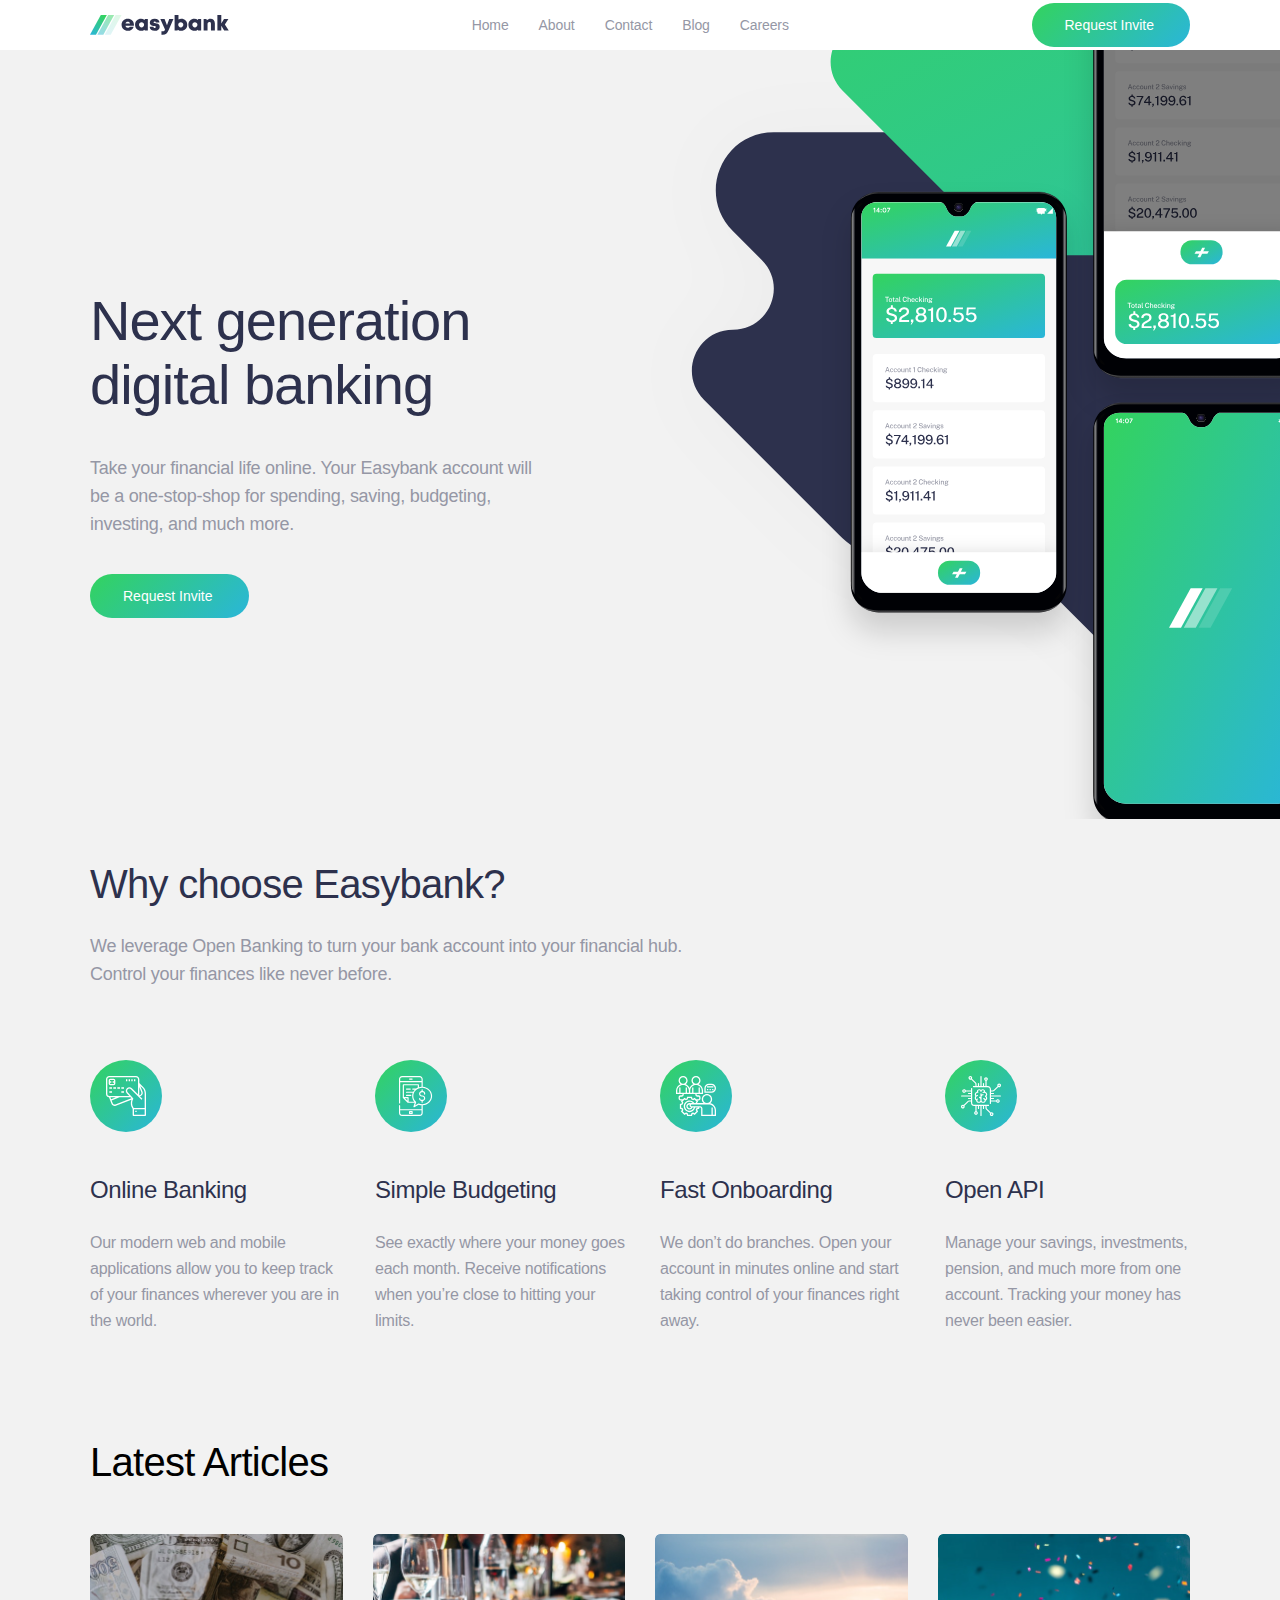
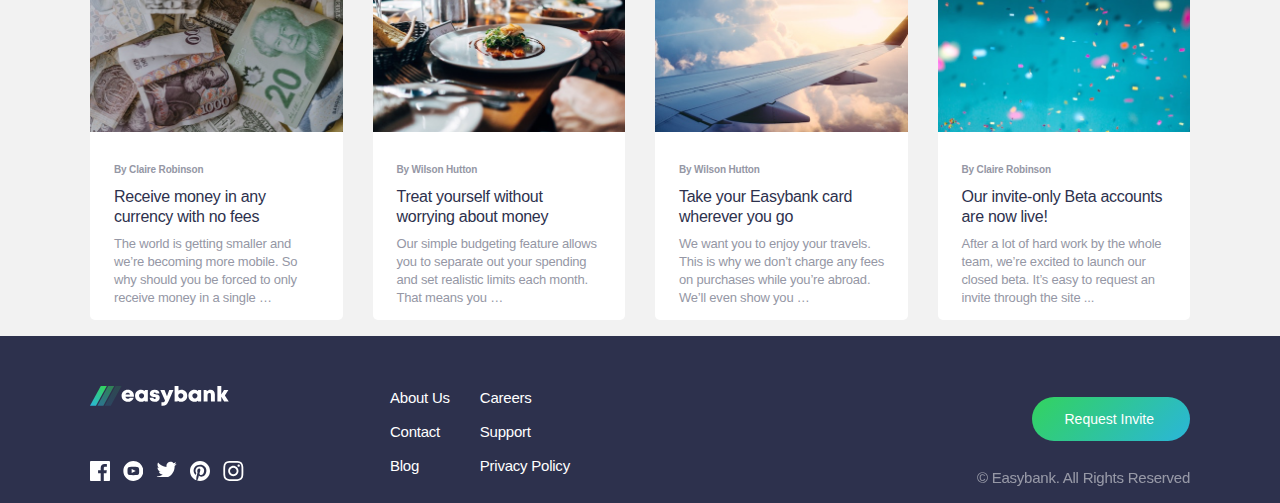
==== index.html @ fb997fda "test" ====
<!DOCTYPE html>
<html lang="en">
<head>
    <meta charset="UTF-8">
    <meta http-equiv="X-UA-Compatible" content="IE=edge">
    <meta name="viewport" content="width=device-width, initial-scale=1.0">
    <title>21-vazifa</title>
    <link rel="stylesheet" href="css/style.css">
</head>
<body>
    <header class="site-header">
        <div class="site-header-wrraper container">
            <a class="site-header-wrraper__logo-link" href="#">
            <img class="site-header-wrraper__logo-link-img" src="img/logo-header.svg" alt="logo" width="139" height="20">

            </a>
            <ul class="site-wrraper-list">
                <li class="site-wrraper-list__item">
                    <a class="site-wrraper-list__item-link" href="#">
                        Home
                    </a>
                </li>
                <li class="site-wrraper-list__item">
                    <a class="site-wrraper-list__item-link" href="#">
                        About
                    </a>
                </li>
                <li class="site-wrraper-list__item">
                    <a class="site-wrraper-list__item-link" href="#">
                        Contact
                    </a>
                </li>
                <li class="site-wrraper-list__item">
                    <a class="site-wrraper-list__item-link" href="#">
                        Blog
                    </a>
                </li>
                <li class="site-wrraper-list__item">
                    <a class="site-wrraper-list__item-link" href="#">
                        Careers
                    </a>
                </li>
            </ul>

            <a class="site-wrraper-link site-wrraper-link--mobile" href="#" >
                Request Invite
            </a>
        </div>
    </header>

    <main class="site-main">

        <section class="site-section ">
           <div class="site-section__wrraper container">
            <h1 class="site-section__wrraper-head">
                Next generation
                digital banking
            </h1>
            <p class="site-section__wrraper-page">
                Take your financial life online. Your Easybank account will be a one-stop-shop for spending, saving, budgeting, investing, and much more.
            </p>
            <a class="site-wrraper-link site-wrraper-link--main" href="#" >
                Request Invite
            </a>
           </div>
           
      
        
           


        </section>

        <div class="why-choose-easybank container">
            <h2 class="why-choose-easybank__head">
                Why choose Easybank?
            </h2>
            <p class="why-choose-easybank__page">
                We leverage Open Banking to turn your bank account into your financial hub. Control your finances like never before.
            </p>

            <ul class="main-easybank-list">
                <li class="main-easybank-list__item">
                    <img src="img/online-bank.svg" alt="icon" width="72" height="72">
                    <h3 class="main-easybank-list__head">
                        Online Banking
                    </h3>
                    <p class="main-easybank-list__page">
                        Our modern web and mobile applications allow you to keep track of your finances wherever you are in the world.
                    </p>

                </li>
                <li class="main-easybank-list__item">
                    <img src="img/simple.svg" alt="icon" width="72" height="72">
                    <h3 class="main-easybank-list__head">
                          Simple Budgeting
                  </h3>
                    <p class="main-easybank-list__page">
                        See exactly where your money goes each month. Receive notifications when you’re close to hitting your limits.
                    </p>

                </li>
                <li class="main-easybank-list__item">
                    <img src="img/fast.svg" alt="icon" width="72" height="72">
                    <h3 class="main-easybank-list__head">
                        Fast Onboarding 
                    </h3>
                    <p class="main-easybank-list__page">
                        We don’t do branches. Open your account in minutes online and start taking control of your finances right away.
                    </p>

                </li>
                <li class="main-easybank-list__item">
                    <img src="img/open-ai.svg" alt="icon" width="72" height="72">
                    <h3 class="main-easybank-list__head">
                        Open API    
                    </h3>
                    <p class="main-easybank-list__page">
                        Manage your savings, investments, pension, and much more from one account. Tracking your money has never been easier.
                    </p>

                </li>
            </ul>

        </div>

        <article class="latest-articles container">

            <h2 class="latest-articles__head">
                Latest Articles
            </h2>
            <ul class="latest-articles-list">
                <li class="latest-articles-list__item">
                    <img class="latest-articles-list__item-img" src="img/robinson.png" alt="img" width="255" height="200">
                    <h3 class="latest-articles-list__item-head">
                        By Claire Robinson
                    </h3>
                    <p class="latest-articles-list__item-disc">
                        Receive money in any currency with no fees
                    </p>
                    <p class="latest-articles-list__item-page">
                        The world is getting smaller and we’re becoming more mobile. So why should you be forced to only receive money in a single …
                    </p>
                </li>
                <li class="latest-articles-list__item">
                    <img class="latest-articles-list__item-img" src="img/Hutton.png" alt="img" width="255" height="200">
                    <h3 class="latest-articles-list__item-head">
                        By Wilson Hutton
                    </h3>
                    <p class="latest-articles-list__item-disc">
                        Treat yourself without worrying about money
                    </p>
                    <p class="latest-articles-list__item-page">
                        Our simple budgeting feature allows you to separate out your spending and set realistic limits each month. That means you …
                    </p>
                </li>
                <li class="latest-articles-list__item">
                    <img class="latest-articles-list__item-img" src="img/easy-hutton.png" alt="img" width="255" height="200">
                    <h3 class="latest-articles-list__item-head">
                        By Wilson Hutton
                    </h3>
                    <p class="latest-articles-list__item-disc">
                        Take your Easybank card wherever you go
                    </p>
                    <p class="latest-articles-list__item-page">
                        We want you to enjoy your travels. This is why we don’t charge any fees on purchases while you’re abroad. We’ll even show you …
                    </p>
                </li>
                <li class="latest-articles-list__item">
                    <img class="latest-articles-list__item-img" src="img/beta-robinson.png" alt="img" width="255" height="200">
                    <h3 class="latest-articles-list__item-head">
                        By Claire Robinson
                    </h3>
                    <p class="latest-articles-list__item-disc">
                        Our invite-only Beta accounts are now live!
                    </p>
                    <p class="latest-articles-list__item-page">
                        After a lot of hard work by the whole team, we’re excited to launch our closed beta. It’s easy to request an invite through the site ...
                    </p>
                </li>
            </ul>



        </article>




    </main>

    <footer class="site-footer">

        <div class="site-footer-wrraper container">

              <div class="site-footer-wrraper__content">
                <a class="site-footer-wrraper__logo-link" href="#">
                    <img class="site-header-wrraper__logo-link-img" src="img/logo-white.svg" alt="logo" width="139" height="20">
        
                    </a>
                    <ul class="site-footer-wrraper-list">
                        <li class="site-footer-wrraper-list__item">
                            <a class="site-footer-wrraper-list__item-link" href="#">
                                <svg width="20" height="20" viewBox="0 0 20 20" fill="currentColor" xmlns="http://www.w3.org/2000/svg">
                                    <path id="facebook" d="M18.8958 0H1.10417C0.494167 0 0 0.494167 0 1.10417V18.8967C0 19.5058 0.494167 20 1.10417 20H10.6833V12.255H8.07667V9.23667H10.6833V7.01083C10.6833 4.4275 12.2608 3.02083 14.5658 3.02083C15.67 3.02083 16.6183 3.10333 16.895 3.14V5.84L15.2967 5.84083C14.0433 5.84083 13.8008 6.43667 13.8008 7.31V9.2375H16.79L16.4008 12.2558H13.8008V20H18.8975C19.5058 20 20 19.5058 20 18.8958V1.10417C20 0.494167 19.5058 0 18.8958 0Z" fill="currentColor"/>
                                    </svg>
                                    
                            </a>
                        </li>
                        <li class="site-footer-wrraper-list__item">
                            <a class="site-footer-wrraper-list__item-link" href="#">
                                <svg width="20" height="20" viewBox="0 0 20 20" fill="none" xmlns="http://www.w3.org/2000/svg">
                                    <path fill-rule="currentColor" clip-rule="evenodd" d="M10.3333 0C4.81075 0 0.333252 4.4775 0.333252 10C0.333252 15.5225 4.81075 20 10.3333 20C15.8558 20 20.3333 15.5225 20.3333 10C20.3333 4.4775 15.8558 0 10.3333 0ZM14.0341 14.0767C12.2824 14.1967 8.38075 14.1967 6.63159 14.0767C4.73492 13.9467 4.51409 13.0183 4.49992 10C4.51409 6.97583 4.73742 6.05333 6.63159 5.92333C8.38075 5.80333 12.2833 5.80333 14.0341 5.92333C15.9316 6.05333 16.1516 6.98167 16.1666 10C16.1516 13.0242 15.9291 13.9467 14.0341 14.0767ZM12.7641 9.99667L8.66658 8.04833V11.9517L12.7641 9.99667Z" fill="currentColor"/>
                                    </svg>
                                    
                                    
                            </a>
                        </li>
                        <li class="site-footer-wrraper-list__item">
                            <a class="site-footer-wrraper-list__item-link" href="#">
                                <svg width="21" height="16" viewBox="0 0 21 16" fill="currentColor" xmlns="http://www.w3.org/2000/svg">
                                    <path id="twitter" d="M20.6667 2.79746C19.9309 3.12412 19.14 3.34412 18.31 3.44329C19.1575 2.93579 19.8084 2.13162 20.1142 1.17329C19.3217 1.64329 18.4434 1.98496 17.5084 2.16912C16.7609 1.37162 15.6934 0.873291 14.5134 0.873291C11.8642 0.873291 9.91752 3.34496 10.5159 5.91079C7.10669 5.73996 4.08335 4.10662 2.05919 1.62412C0.984187 3.46829 1.50169 5.88079 3.32835 7.10246C2.65669 7.08079 2.02335 6.89662 1.47085 6.58912C1.42585 8.48996 2.78835 10.2683 4.76169 10.6641C4.18419 10.8208 3.55169 10.8575 2.90835 10.7341C3.43002 12.3641 4.94502 13.55 6.74169 13.5833C5.01669 14.9358 2.84335 15.54 0.666687 15.2833C2.48252 16.4475 4.64002 17.1266 6.95669 17.1266C14.575 17.1266 18.8792 10.6925 18.6192 4.92162C19.4209 4.34246 20.1167 3.61996 20.6667 2.79746Z" fill="currentColor"/>
                                    </svg>
                                    
                                    
                            </a>
                        </li>
                        <li class="site-footer-wrraper-list__item">
                            <a class="site-footer-wrraper-list__item-link" href="#">
                              
                                <svg width="20" height="20" viewBox="0 0 20 20" fill="currentColor" xmlns="http://www.w3.org/2000/svg">
                                    <path id="pinterest" d="M10 0C4.4775 0 0 4.47667 0 10C0 14.2367 2.63583 17.855 6.35583 19.3117C6.26833 18.5208 6.18917 17.3075 6.39083 16.4442C6.5725 15.6633 7.56333 11.4733 7.56333 11.4733C7.56333 11.4733 7.26417 10.8742 7.26417 9.98833C7.26417 8.59833 8.07 7.56 9.07333 7.56C9.92583 7.56 10.3383 8.20083 10.3383 8.96833C10.3383 9.82583 9.7925 11.1083 9.51 12.2975C9.27417 13.2925 10.0092 14.105 10.9908 14.105C12.7683 14.105 14.1342 12.2308 14.1342 9.52583C14.1342 7.13167 12.4142 5.4575 9.9575 5.4575C7.1125 5.4575 5.4425 7.59167 5.4425 9.79667C5.4425 10.6558 5.77333 11.5783 6.18667 12.0783C6.26833 12.1775 6.28 12.265 6.25583 12.3658L5.97833 13.4992C5.93417 13.6825 5.83333 13.7217 5.64333 13.6333C4.39417 13.0517 3.61333 11.2258 3.61333 9.75917C3.61333 6.605 5.905 3.7075 10.2208 3.7075C13.69 3.7075 16.3858 6.18 16.3858 9.48333C16.3858 12.93 14.2133 15.7033 11.1967 15.7033C10.1833 15.7033 9.23083 15.1775 8.905 14.555L8.28167 16.9325C8.05583 17.8017 7.44667 18.8908 7.03833 19.5542C7.975 19.8433 8.96917 20 10 20C15.5225 20 20 15.5225 20 10C20 4.47667 15.5225 0 10 0Z" fill="currentColor"/>
                                    </svg>
                                    
                            </a>
                        </li>
                        <li class="site-footer-wrraper-list__item">
                             <a class="site-footer-wrraper-list__item-link" href="#">
                                    <svg width="21" height="20" viewBox="0 0 21 20" fill="none" xmlns="http://www.w3.org/2000/svg">
                                    <path id="instagram" fill-rule="evenodd" clip-rule="currentColor" d="M10.3334 0C7.61754 0 7.27754 0.0116667 6.21087 0.06C2.57921 0.226667 0.560874 2.24167 0.394207 5.87667C0.345041 6.94417 0.333374 7.28417 0.333374 10C0.333374 12.7158 0.345041 13.0567 0.393374 14.1233C0.560041 17.755 2.57504 19.7733 6.21004 19.94C7.27754 19.9883 7.61754 20 10.3334 20C13.0492 20 13.39 19.9883 14.4567 19.94C18.085 19.7733 20.1084 17.7583 20.2725 14.1233C20.3217 13.0567 20.3334 12.7158 20.3334 10C20.3334 7.28417 20.3217 6.94417 20.2734 5.8775C20.11 2.24917 18.0925 0.2275 14.4575 0.0608333C13.39 0.0116667 13.0492 0 10.3334 0ZM10.3334 1.8025C13.0034 1.8025 13.32 1.8125 14.375 1.86083C17.085 1.98417 18.3509 3.27 18.4742 5.96C18.5225 7.01417 18.5317 7.33083 18.5317 10.0008C18.5317 12.6717 18.5217 12.9875 18.4742 14.0417C18.35 16.7292 17.0875 18.0175 14.375 18.1408C13.32 18.1892 13.005 18.1992 10.3334 18.1992C7.66337 18.1992 7.34671 18.1892 6.29254 18.1408C3.57587 18.0167 2.31671 16.725 2.19337 14.0408C2.14504 12.9867 2.13504 12.6708 2.13504 10C2.13504 7.33 2.14587 7.01417 2.19337 5.95917C2.31754 3.27 3.58004 1.98333 6.29254 1.86C7.34754 1.8125 7.66337 1.8025 10.3334 1.8025ZM5.19837 10C5.19837 7.16417 7.49754 4.865 10.3334 4.865C13.1692 4.865 15.4684 7.16417 15.4684 10C15.4684 12.8367 13.1692 15.1358 10.3334 15.1358C7.49754 15.1358 5.19837 12.8358 5.19837 10ZM10.3334 13.3333C8.49254 13.3333 7.00004 11.8417 7.00004 10C7.00004 8.15917 8.49254 6.66667 10.3334 6.66667C12.1742 6.66667 13.6667 8.15917 13.6667 10C13.6667 11.8417 12.1742 13.3333 10.3334 13.3333ZM14.4709 4.6625C14.4709 4 15.0084 3.4625 15.6717 3.4625C16.3342 3.4625 16.8709 4 16.8709 4.6625C16.8709 5.325 16.3342 5.8625 15.6717 5.8625C15.0084 5.8625 14.4709 5.325 14.4709 4.6625Z" fill="currentColor"/>
                                                                    </svg>

                            </a>
                        </li>
                    </ul>
              </div>
                    
          
           
            <ul class="site-wrraper-list-content">
               
                <li class="site-wrraper-list-content__item">
                    <a class="site-wrraper-list-content__item-link" href="#" >
                    About Us

                    </a>
                    <a class="site-wrraper-list-content__item-link" href="#" >
                         Contact
                      </a>
                   <a class="site-wrraper-list-content__item-link" href="#" >
                         Blog
        
                     </a>
                </li>
                <li class="site-wrraper-list-content__item">
                    <a class="site-wrraper-list-content__item-link" href="#" >
                        Careers
    
                        </a>
                        <a class="site-wrraper-list-content__item-link" href="#" >
                            Support
                          </a>
                       <a class="site-wrraper-list-content__item-link" href="#" >
                        Privacy Policy
            
                         </a>
                </li>
              
            </ul>

            <div class="site-footer-wrraper-last-content">
                <a class="site-wrraper-link site-wrraper-link--footer" href="#" >
                    Request Invite
                </a>
                <p class="site-footer-wrraper-last-content__page ">
                    © Easybank. All Rights Reserved
                </p>

            </div>
           
          
        
        </div>
       
       




    </footer>
    





</body>
</html>
---- css/style.css ----
html {
  box-sizing: border-box;
  height: 100%;
  scroll-behavior: smooth;
}

*,
*::before,
*::after {
  box-sizing: inherit;
}

body {
  display: flex;
  flex-direction: column;
  height: 100%;
  margin: 0;
  padding: 0;
  overflow-x: hidden;
  font-family: "Arial", sans-serif;
  background-color: #F2F2F2;
}

img {
  max-width: 100%;
  height: auto;
}

.visually-hidden {
  position: absolute;
  white-space: nowrap;
  width: 1px;
  height: 1px;
  overflow: hidden;
  border: 0;
  padding: 0;
  clip: rect(0 0 0 0);
  clip-path: inset(50%);
  margin: -1px;
}

.container {
  width: 100%;
  max-width: 1100px;
  margin: 0 auto;
  padding-left: 20px;
  padding-right: 20px;
}
:root{
    --link-color:linear-gradient(135deg, #33D35E 0%, #2AB6D9 99.58%);
    --disc-color:  #9597A5;
    --head-color:#2D314D;

}
.site-header {
    width: 100%;
    position: fixed;
    z-index: 1;
    background-color: #fff;

}
.site-header-wrraper {
    padding: 0;
    display: flex;
    justify-content: space-between;
    align-items: center;
}
.site-header-wrraper__logo-link {
    text-decoration: none;
}
.site-header-wrraper__logo-link-img {
    display: block;
}
.site-wrraper-list {
    padding: 0;
    display: flex;
}
.site-wrraper-list__item {
    list-style: none;
}
.site-wrraper-list__item:not(:last-child){
    margin-right: 30px;
}
.site-wrraper-list__item-link {
    font-size: 14px;
    line-height: 16px;
    letter-spacing: -0.107692px;
    text-decoration: none;
    color: var(--disc-color);
}
.site-wrraper-link {
    padding: 8px 36px 8px 33px;
    display: inline-block;
    font-weight: 500;
    font-size: 14px;
    line-height: 28px;
    border-radius: 22px;
    background-image: var(--link-color);
    color: #fff;
    text-decoration: none;
}
.site-main{
    padding-top: 50px;
}
.site-section {
    display: flex;
    align-items: center;
    min-height: 769px;
    background-image: url(../img/hero-phones-desktop.svg),url(../img/hero-bg-desktop.svg);
    background-size: 623px ,825px;
    background-repeat: no-repeat, no-repeat;
    background-position: calc(50% + 493px) , calc(50% + 386px);
 
}
.site-section__wrraper {
    padding: 0;
}


.site-section__wrraper-head {
    width: 394px;
    font-weight: 100;
    font-size: 56px;
    line-height: 64px;
    letter-spacing: -1px;
    color: var(--head-color);
}
.site-section__wrraper-page {
    margin-top: 24px;
    margin-bottom: 36px;
    width: 447px;
    font-size: 18px;
    line-height: 28px;
    letter-spacing: -0.28125px;
    color: var(--disc-color);
}
.why-choose-easybank {
    padding: 0;

}

.why-choose-easybank__head {
    margin-bottom: 0;
    font-weight: 100;
    font-size: 40px;
    line-height: 64px;
    letter-spacing: -0.714286px;
    color: var(--head-color);

}
.why-choose-easybank__page {
    margin-top: 16px;
    margin-bottom: 0;
    width: 636px;
    font-size: 18px;
    line-height: 28px;
    letter-spacing: -0.28125px;
    color: var(--disc-color);
}
.main-easybank-list {
    padding: 0;
    margin-top: 72px;
    display: flex;
    justify-content: space-between;
    align-items: center;
}
.main-easybank-list__item {
    list-style: none;
    
}
.main-easybank-list__item:not(:last-child){
    margin-right: 30px;
}
.main-easybank-list__head {
    margin-top: 40px;
    margin-bottom: 26px;
    font-weight: 100;
    font-size: 24px;
    line-height: 28px;
    letter-spacing: -0.428571px;
    color: var(--head-color);
}
.main-easybank-list__page {
    margin: 0;
    width: 255px;
    font-size: 16px;
    line-height: 26px;
    letter-spacing: -0.25px;
    color: var(--disc-color);
}
.latest-articles {
    padding: 0;
    padding-top: 80px;
}

.latest-articles__head {
    margin-top: 0;
    margin-bottom: 40px;
    font-weight: 100;
    font-size: 40px;
    line-height: 64px;
    letter-spacing: -0.714286px;
}
.latest-articles-list {
    padding: 0;
    display: flex;
    justify-content: space-between;
    align-items: center;
}

.latest-articles-list__item {
    list-style: none;
    background-color: #fff;
    border-radius: 5px;
}
.latest-articles-list__item:not(:last-child){
    margin-right: 30px;
}
.latest-articles-list__item-img {
    border-radius: 5px 5px 0px 0px;
}

.latest-articles-list__item-head {
    margin-left: 24px;
    margin-top: 25px;
    margin-bottom: 8px;
    font-size: 10px;
    line-height: 18px;
    letter-spacing: -0.15625px;
    color: var(--disc-color);
    }
.latest-articles-list__item-disc {
    margin-left: 24px;
    margin-top: 0;
    margin-bottom: 8px;
    width: 207px;
    font-weight: 100;
    font-size: 16px;
    line-height: 20px;
    letter-spacing: -0.285714px;
    color: var(--head-color);
}
.latest-articles-list__item-page {
    margin-left: 24px;
    margin-top: 0;
    width: 207px;
    font-size: 13px;
    line-height: 18px;
    letter-spacing: -0.203125px;
    color: var(--disc-color);
}
.site-footer {
    background-color: var(--head-color);

}
.site-footer-wrraper {
    padding: 0;
    display: flex;
    justify-content: space-between;
    align-items: center;
}
.site-footer-wrraper__content {
}


.site-footer-wrraper__logo-link {
    display: block;
    margin-top: 48px;

}

.site-footer-wrraper-list {
    margin-top: 55px;
    padding: 0;
    display: flex;

}
.site-footer-wrraper-list__item {
    list-style: none;
}
.site-footer-wrraper-list__item:not(:last-child){
    margin-right: 13px;
}
.site-footer-wrraper-list__item-link{
    color: white;
}
.site-footer-wrraper-list__item-link:hover {
    color: #30C88F;
    
}
.site-wrraper-list-content {
    margin-top: 49px;
    margin-right: auto;
    margin-left: 146px;
    padding: 0;
    display: flex;

}
.site-wrraper-list-content__item {
    display: flex;
    flex-direction: column;
    list-style: none;

}
.site-wrraper-list-content__item :not(:last-child){
    margin-right: 30px;
    
}
.site-wrraper-list-content__item-link {
    margin-bottom: 8px;
    font-size: 15px;
    line-height: 26px;
    letter-spacing: -0.234375px;
    text-decoration: none;
    color: #fff;
}
.site-wrraper-list-content__item-link:hover{
    color: #30C88F;
}

.site-wrraper-link--footer{
    margin-top: 49px;
    margin-left: 55px;
}
.site-footer-wrraper-last-content__page {
    margin-right: auto;
    margin-top: 24px;
    margin-bottom: 0;
    padding: 0;
    font-size: 15px;
    line-height: 26px;
    text-align: right;
    letter-spacing: -0.234375px;
    opacity: 0.5;
    color: #fff;

}
@media only screen and (max-width:450px){
    body{
    }
    .site-header{
        width: 450px;
        position: fixed;
        z-index: 10;
        display: flex;
        padding-bottom: 0;
    }
    .site-header-wrraper{
        flex-direction: column;
        align-items: flex-start;
        padding-bottom: 30px;
        
    }
    .site-wrraper-link--mobile{
       display: none;
    }
    .site-wrraper-list{
        display: none;
    }
   

    .site-section{
    position: relative;
    z-index: 1;   
    min-height: 327px;
    background-image: url(../img/hero-phones-mobile.svg) ,url(../img/bg-mobile.svg);
    background-size: 400px ,547px;
    background-position: calc(50% + 4px) , calc(50% + 51px);

    }
    .site-section__wrraper{
        top: 100%;
        position: absolute;
        z-index: 1;
        left: 59px;
    }

    .site-section__wrraper-head{
        width: 327px;
        font-weight: 100;
        font-size: 40px;
        line-height: 47px;
        text-align: center;
        letter-spacing: -0.714286px;
    }
    .site-section__wrraper-page{
        width: 327px;
        font-size: 15px;
        line-height: 25px;
        text-align: center;
        letter-spacing: -0.234375px;
    }
    .site-wrraper-link--main{
        margin-left: 81px;

    }
    .why-choose-easybank{
        margin-top: 100%;
        padding-left: 59px;
    }
    .why-choose-easybank__head{
        width: 327px;
        font-weight: 100;
        font-size: 32px;
        line-height: 38px;
        text-align: center;
        letter-spacing: -0.571429px;
    }
    .why-choose-easybank__page{
        width: 327px;
        font-size: 15px;
        line-height: 25px;
        text-align: center;
        letter-spacing: -0.234375px;
    }
    .main-easybank-list{
        flex-direction: column;
    }
    .main-easybank-list__item{
        text-align: center;
    }
    .main-easybank-list__item:not(:last-child){
        margin-right: 0;
        margin-bottom: 32px;
    }
    .main-easybank-list__head{
        font-weight: 100;
        font-size: 20px;
        line-height: 28px;
        text-align: center;
        letter-spacing: -0.357143px;
    }
    .main-easybank-list__page{
        width: 327px;
        font-size: 15px;
        line-height: 25px;
        letter-spacing: -0.234375px;
    }
    .latest-articles{
        padding-left: 59px;
    }

    .latest-articles__head{
        font-weight: 100;
        font-size: 32px;
        line-height: 38px;
        text-align: center;
        letter-spacing: -0.571429px;
    }
    .latest-articles-list{
        flex-direction: column;
    }
    .latest-articles-list__item:not(:last-child){
        margin-right: 0;
        margin-bottom: 24px;
    }
    .site-footer{
        width: 450px;
    }
    .site-footer-wrraper{
        flex-direction: column;
    }
    .site-wrraper-list-content{
        margin: 0 auto;
        flex-direction: column;
    }
    .site-footer-wrraper-list{
        margin-top: 34px;
    }
    .site-wrraper-link--footer{
        margin-right: 37px;
    }
}
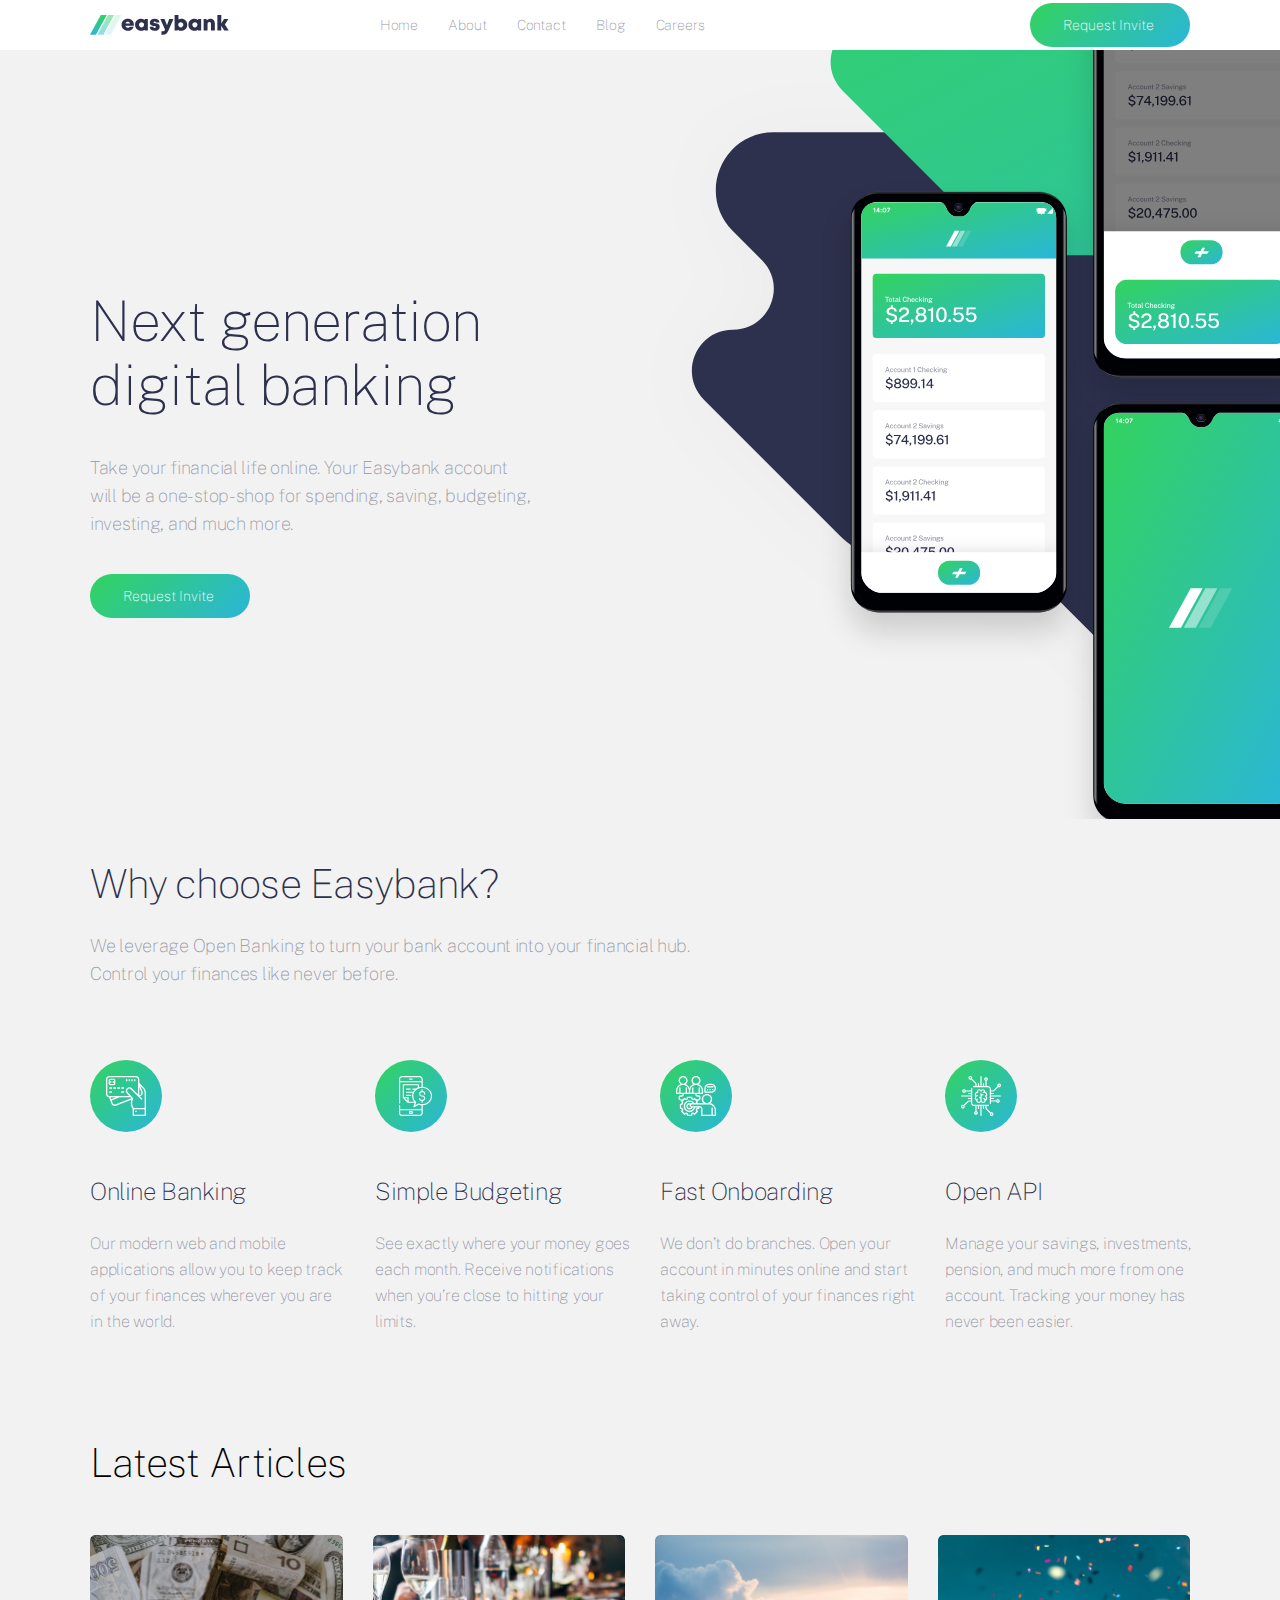
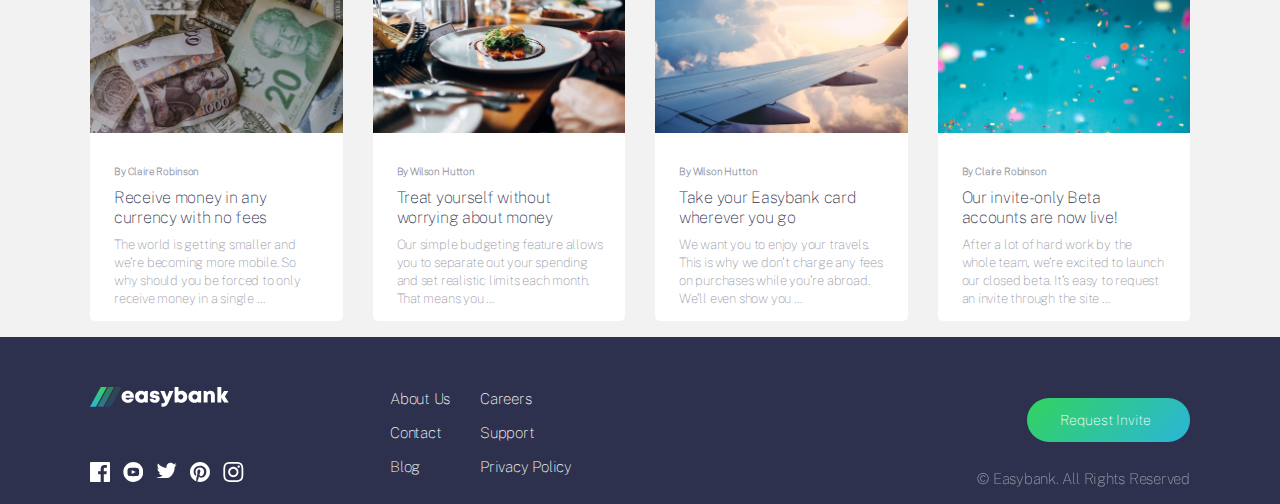
==== commit d34f12b0: "changes" ====
--- a/index.html
+++ b/index.html
@@ -5,7 +5,9 @@
     <meta http-equiv="X-UA-Compatible" content="IE=edge">
     <meta name="viewport" content="width=device-width, initial-scale=1.0">
     <title>21-vazifa</title>
-    <link rel="stylesheet" href="css/style.css">
+    <!-- <link rel="stylesheet" href="css/normalize.css"> -->
+    <!-- <link rel="stylesheet" href="css/style.css"> -->
+    <link rel="stylesheet" href="css/style.mini.css">
 </head>
 <body>
     <header class="site-header">
@@ -14,33 +16,39 @@
             <img class="site-header-wrraper__logo-link-img" src="img/logo-header.svg" alt="logo" width="139" height="20">
 
             </a>
-            <ul class="site-wrraper-list">
-                <li class="site-wrraper-list__item">
+            <ul class="site-wrraper-list ">
+                <li class="site-wrraper-list__item site-wrraper-list__item--open">
                     <a class="site-wrraper-list__item-link" href="#">
                         Home
                     </a>
                 </li>
-                <li class="site-wrraper-list__item">
+                <li class="site-wrraper-list__item site-wrraper-list__item--open">
                     <a class="site-wrraper-list__item-link" href="#">
                         About
                     </a>
                 </li>
-                <li class="site-wrraper-list__item">
+                <li class="site-wrraper-list__item site-wrraper-list__item--open">
                     <a class="site-wrraper-list__item-link" href="#">
                         Contact
                     </a>
                 </li>
-                <li class="site-wrraper-list__item">
+                <li class="site-wrraper-list__item site-wrraper-list__item--open">
                     <a class="site-wrraper-list__item-link" href="#">
                         Blog
                     </a>
                 </li>
-                <li class="site-wrraper-list__item">
+                <li class="site-wrraper-list__item site-wrraper-list__item--open">
                     <a class="site-wrraper-list__item-link" href="#">
                         Careers
                     </a>
                 </li>
             </ul>
+            <label for="btn">
+                <img class="header-button" src="img/toggler-open.svg" alt="icon" width="24" height="11">
+            </label>
+            <button class="header-button js-btn visually-hidden" type="button" id="btn">
+
+            </button>
 
             <a class="site-wrraper-link site-wrraper-link--mobile" href="#" >
                 Request Invite
@@ -50,26 +58,21 @@
 
     <main class="site-main">
 
-        <section class="site-section ">
-           <div class="site-section__wrraper container">
-            <h1 class="site-section__wrraper-head">
-                Next generation
-                digital banking
-            </h1>
-            <p class="site-section__wrraper-page">
-                Take your financial life online. Your Easybank account will be a one-stop-shop for spending, saving, budgeting, investing, and much more.
-            </p>
-            <a class="site-wrraper-link site-wrraper-link--main" href="#" >
-                Request Invite
-            </a>
-           </div>
-           
-      
-        
-           
-
-
+        <section class="site-section  ">
+            <div class="site-section__wrraper container">
+                <h1 class="site-section__wrraper-head">
+                    Next generation
+                    digital banking
+                </h1>
+                <p class="site-section__wrraper-page">
+                    Take your financial life online. Your Easybank account will be a one-stop-shop for spending, saving, budgeting, investing, and much more.
+                </p>
+                <a class="site-wrraper-link site-wrraper-link--main" href="#" >
+                    Request Invite
+                </a>
+               </div>
         </section>
+       
 
         <div class="why-choose-easybank container">
             <h2 class="why-choose-easybank__head">
@@ -298,6 +301,7 @@
 
 
     </footer>
+    <script src="js/main.js"></script>
     
 
 
--- a/css/style.css
+++ b/css/style.css
@@ -1,3 +1,13 @@
+@font-face {
+    font-family: 'Public Sans';
+    src: url('../fonts/PublicSans-Thin.woff2') format('woff2'),
+        url('../fonts/PublicSans-Thin.woff') format('woff');
+    font-weight: 100;
+    font-style: normal;
+    font-display: swap;
+}
+
+
 html {
   box-sizing: border-box;
   height: 100%;
@@ -17,7 +27,7 @@
   margin: 0;
   padding: 0;
   overflow-x: hidden;
-  font-family: "Arial", sans-serif;
+  font-family: 'Public Sans',"Arial", sans-serif;
   background-color: #F2F2F2;
 }
 
@@ -71,6 +81,9 @@
 .site-header-wrraper__logo-link-img {
     display: block;
 }
+.header-button{
+    opacity: 0;
+}
 .site-wrraper-list {
     padding: 0;
     display: flex;
@@ -88,6 +101,19 @@
     text-decoration: none;
     color: var(--disc-color);
 }
+/* TODO */
+/* .site-wrraper-list__item-link::after{
+    display: block;
+    border-bottom: 3px solid #30C88F;
+    content: '';
+    
+} */
+
+.site-wrraper-list__item-link:hover  {
+    margin-top: 28px;
+    color: #30C88F;
+}
+
 .site-wrraper-link {
     padding: 8px 36px 8px 33px;
     display: inline-block;
@@ -99,9 +125,13 @@
     color: #fff;
     text-decoration: none;
 }
+.site-wrraper-link:hover{
+    opacity: 0.4;
+}
 .site-main{
     padding-top: 50px;
 }
+
 .site-section {
     display: flex;
     align-items: center;
@@ -259,8 +289,7 @@
     justify-content: space-between;
     align-items: center;
 }
-.site-footer-wrraper__content {
-}
+
 
 
 .site-footer-wrraper__logo-link {
@@ -319,8 +348,10 @@
 }
 
 .site-wrraper-link--footer{
+    margin-left: auto;
+    width: 163px;
+    display: block;
     margin-top: 49px;
-    margin-left: 55px;
 }
 .site-footer-wrraper-last-content__page {
     margin-right: auto;
@@ -335,19 +366,19 @@
     color: #fff;
 
 }
+
 @media only screen and (max-width:450px){
-    body{
-    }
+    
     .site-header{
-        width: 450px;
+       max-width: 450px;
         position: fixed;
         z-index: 10;
         display: flex;
         padding-bottom: 0;
     }
     .site-header-wrraper{
-        flex-direction: column;
-        align-items: flex-start;
+        
+        justify-content: space-between;
         padding-bottom: 30px;
         
     }
@@ -355,28 +386,67 @@
        display: none;
     }
     .site-wrraper-list{
-        display: none;
+        position: absolute;
+        z-index: 1;
+        opacity: 0;
+       
+    }
+    .site-wrraper-list--open{  
+       
+        display: flex;
+        flex-direction: column;
+        position: absolute;
+        z-index: 1;
+        top: 100%;
+        left: 271px;
+        font-size: 18px;
+        line-height: 21px;
+        letter-spacing: -0.138462px;
+        transition: opacity 0.7s ease, 
+                    transform 0.7s ease;
+        transform: translateX(-100%);
+        opacity: 1;
+    }
+    
+    .site-wrraper-list__item--open{
+        color: var(--head-color);
+    }
+
+    .site-wrraper-list__item--open:not(:last-child){
+        margin-bottom: 24px;
+        
+    }
+    .header-button{
+        opacity: 1;
     }
    
 
     .site-section{
     position: relative;
-    z-index: 1;   
+    z-index: 1;
     min-height: 327px;
     background-image: url(../img/hero-phones-mobile.svg) ,url(../img/bg-mobile.svg);
     background-size: 400px ,547px;
-    background-position: calc(50% + 4px) , calc(50% + 51px);
+    background-position:  calc(50% + 4px) ,  calc(50% + 51px) ;
+
+    }
+    
+    .site-section--open {
+        transition: opacity 0.7s ease;
+        opacity: 0.5;
 
     }
     .site-section__wrraper{
-        top: 100%;
         position: absolute;
         z-index: 1;
-        left: 59px;
+        top: 100%; 
     }
 
     .site-section__wrraper-head{
-        width: 327px;
+        margin: 0 auto;
+        margin-top: 42px;
+        margin-bottom: 16px;
+        max-width: 327px;
         font-weight: 100;
         font-size: 40px;
         line-height: 47px;
@@ -384,37 +454,46 @@
         letter-spacing: -0.714286px;
     }
     .site-section__wrraper-page{
+        margin: 0 auto;
+        margin-bottom: 32px;
+        max-width: 327px;
+        font-size: 15px;
+        line-height: 25px;
+        text-align: center;
+        letter-spacing: -0.234375px;
+    }
+    .site-wrraper-link--main{
+        display: block;
+        width: 163px;    
+        margin: 0 auto;
+
+    }
+    .why-choose-easybank{
+        margin-top: 100%;
+    }
+    .why-choose-easybank__head{
+        margin: 0 auto;
+        margin-bottom: 14px;
+        max-width: 327px;
+        font-weight: 100;
+        font-size: 32px;
+        line-height: 38px;
+        text-align: center;
+        letter-spacing: -0.571429px;
+    }
+    .why-choose-easybank__page{
+        margin: 0 auto;
+        margin-bottom: 56px;
         width: 327px;
         font-size: 15px;
         line-height: 25px;
         text-align: center;
         letter-spacing: -0.234375px;
     }
-    .site-wrraper-link--main{
-        margin-left: 81px;
-
-    }
-    .why-choose-easybank{
-        margin-top: 100%;
-        padding-left: 59px;
-    }
-    .why-choose-easybank__head{
-        width: 327px;
-        font-weight: 100;
-        font-size: 32px;
-        line-height: 38px;
-        text-align: center;
-        letter-spacing: -0.571429px;
-    }
-    .why-choose-easybank__page{
-        width: 327px;
-        font-size: 15px;
-        line-height: 25px;
-        text-align: center;
-        letter-spacing: -0.234375px;
-    }
     .main-easybank-list{
+        margin: 0 auto;
         flex-direction: column;
+        
     }
     .main-easybank-list__item{
         text-align: center;
@@ -437,7 +516,7 @@
         letter-spacing: -0.234375px;
     }
     .latest-articles{
-        padding-left: 59px;
+        margin: 0 auto;
     }
 
     .latest-articles__head{
--- a/css/style.mini.css
+++ b/css/style.mini.css
@@ -0,0 +1 @@
+/*! normalize.css v8.0.1 | MIT License | github.com/necolas/normalize.css */html{line-height:1.15;-webkit-text-size-adjust:100%}body{margin:0}main{display:block}h1{font-size:2em;margin:.67em 0}hr{-webkit-box-sizing:content-box;box-sizing:content-box;height:0;overflow:visible}pre{font-family:monospace,monospace;font-size:1em}a{background-color:transparent}abbr[title]{border-bottom:none;text-decoration:underline;-webkit-text-decoration:underline dotted;text-decoration:underline dotted}b,strong{font-weight:bolder}code,kbd,samp{font-family:monospace,monospace;font-size:1em}small{font-size:80%}sub,sup{font-size:75%;line-height:0;position:relative;vertical-align:baseline}sub{bottom:-.25em}sup{top:-.5em}img{border-style:none}button,input,optgroup,select,textarea{font-family:inherit;font-size:100%;line-height:1.15;margin:0}button,input{overflow:visible}button,select{text-transform:none}[type=button],[type=reset],[type=submit],button{-webkit-appearance:button}[type=button]::-moz-focus-inner,[type=reset]::-moz-focus-inner,[type=submit]::-moz-focus-inner,button::-moz-focus-inner{border-style:none;padding:0}[type=button]:-moz-focusring,[type=reset]:-moz-focusring,[type=submit]:-moz-focusring,button:-moz-focusring{outline:1px dotted ButtonText}fieldset{padding:.35em .75em .625em}legend{-webkit-box-sizing:border-box;box-sizing:border-box;color:inherit;display:table;max-width:100%;padding:0;white-space:normal}progress{vertical-align:baseline}textarea{overflow:auto}[type=checkbox],[type=radio]{-webkit-box-sizing:border-box;box-sizing:border-box;padding:0}[type=number]::-webkit-inner-spin-button,[type=number]::-webkit-outer-spin-button{height:auto}[type=search]{-webkit-appearance:textfield;outline-offset:-2px}[type=search]::-webkit-search-decoration{-webkit-appearance:none}::-webkit-file-upload-button{-webkit-appearance:button;font:inherit}details{display:block}summary{display:list-item}template{display:none}[hidden]{display:none}@font-face{font-family:'Public Sans';src:url('../fonts/PublicSans-Thin.woff2') format('woff2'),url('../fonts/PublicSans-Thin.woff') format('woff');font-weight:100;font-style:normal;font-display:swap}html{-webkit-box-sizing:border-box;box-sizing:border-box;height:100%;scroll-behavior:smooth}*,::after,::before{-webkit-box-sizing:inherit;box-sizing:inherit}body{display:-webkit-box;display:-ms-flexbox;display:flex;-webkit-box-orient:vertical;-webkit-box-direction:normal;-ms-flex-direction:column;flex-direction:column;height:100%;margin:0;padding:0;overflow-x:hidden;font-family:'Public Sans',Arial,sans-serif;background-color:#f2f2f2}img{max-width:100%;height:auto}.visually-hidden{position:absolute;white-space:nowrap;width:1px;height:1px;overflow:hidden;border:0;padding:0;clip:rect(0 0 0 0);-webkit-clip-path:inset(50%);clip-path:inset(50%);margin:-1px}.container{width:100%;max-width:1100px;margin:0 auto;padding-left:20px;padding-right:20px}:root{--link-color:linear-gradient(135deg, #33D35E 0%, #2AB6D9 99.58%);--disc-color:#9597A5;--head-color:#2D314D}.site-header{width:100%;position:fixed;z-index:1;background-color:#fff}.site-header-wrraper{padding:0;display:-webkit-box;display:-ms-flexbox;display:flex;-webkit-box-pack:justify;-ms-flex-pack:justify;justify-content:space-between;-webkit-box-align:center;-ms-flex-align:center;align-items:center}.site-header-wrraper__logo-link{text-decoration:none}.site-header-wrraper__logo-link-img{display:block}.header-button{opacity:0}.site-wrraper-list{padding:0;display:-webkit-box;display:-ms-flexbox;display:flex}.site-wrraper-list__item{list-style:none}.site-wrraper-list__item:not(:last-child){margin-right:30px}.site-wrraper-list__item-link{font-size:14px;line-height:16px;letter-spacing:-.107692px;text-decoration:none;color:var(--disc-color)}.site-wrraper-list__item-link:hover{margin-top:28px;color:#30c88f}.site-wrraper-link{padding:8px 36px 8px 33px;display:inline-block;font-weight:500;font-size:14px;line-height:28px;border-radius:22px;background-image:var(--link-color);color:#fff;text-decoration:none}.site-wrraper-link:hover{opacity:.4}.site-main{padding-top:50px}.site-section{display:-webkit-box;display:-ms-flexbox;display:flex;-webkit-box-align:center;-ms-flex-align:center;align-items:center;min-height:769px;background-image:url(../img/hero-phones-desktop.svg),url(../img/hero-bg-desktop.svg);background-size:623px,825px;background-repeat:no-repeat,no-repeat;background-position:calc(50% + 493px),calc(50% + 386px)}.site-section__wrraper{padding:0}.site-section__wrraper-head{width:394px;font-weight:100;font-size:56px;line-height:64px;letter-spacing:-1px;color:var(--head-color)}.site-section__wrraper-page{margin-top:24px;margin-bottom:36px;width:447px;font-size:18px;line-height:28px;letter-spacing:-.28125px;color:var(--disc-color)}.why-choose-easybank{padding:0}.why-choose-easybank__head{margin-bottom:0;font-weight:100;font-size:40px;line-height:64px;letter-spacing:-.714286px;color:var(--head-color)}.why-choose-easybank__page{margin-top:16px;margin-bottom:0;width:636px;font-size:18px;line-height:28px;letter-spacing:-.28125px;color:var(--disc-color)}.main-easybank-list{padding:0;margin-top:72px;display:-webkit-box;display:-ms-flexbox;display:flex;-webkit-box-pack:justify;-ms-flex-pack:justify;justify-content:space-between;-webkit-box-align:center;-ms-flex-align:center;align-items:center}.main-easybank-list__item{list-style:none}.main-easybank-list__item:not(:last-child){margin-right:30px}.main-easybank-list__head{margin-top:40px;margin-bottom:26px;font-weight:100;font-size:24px;line-height:28px;letter-spacing:-.428571px;color:var(--head-color)}.main-easybank-list__page{margin:0;width:255px;font-size:16px;line-height:26px;letter-spacing:-.25px;color:var(--disc-color)}.latest-articles{padding:0;padding-top:80px}.latest-articles__head{margin-top:0;margin-bottom:40px;font-weight:100;font-size:40px;line-height:64px;letter-spacing:-.714286px}.latest-articles-list{padding:0;display:-webkit-box;display:-ms-flexbox;display:flex;-webkit-box-pack:justify;-ms-flex-pack:justify;justify-content:space-between;-webkit-box-align:center;-ms-flex-align:center;align-items:center}.latest-articles-list__item{list-style:none;background-color:#fff;border-radius:5px}.latest-articles-list__item:not(:last-child){margin-right:30px}.latest-articles-list__item-img{border-radius:5px 5px 0 0}.latest-articles-list__item-head{margin-left:24px;margin-top:25px;margin-bottom:8px;font-size:10px;line-height:18px;letter-spacing:-.15625px;color:var(--disc-color)}.latest-articles-list__item-disc{margin-left:24px;margin-top:0;margin-bottom:8px;width:207px;font-weight:100;font-size:16px;line-height:20px;letter-spacing:-.285714px;color:var(--head-color)}.latest-articles-list__item-page{margin-left:24px;margin-top:0;width:207px;font-size:13px;line-height:18px;letter-spacing:-.203125px;color:var(--disc-color)}.site-footer{background-color:var(--head-color)}.site-footer-wrraper{padding:0;display:-webkit-box;display:-ms-flexbox;display:flex;-webkit-box-pack:justify;-ms-flex-pack:justify;justify-content:space-between;-webkit-box-align:center;-ms-flex-align:center;align-items:center}.site-footer-wrraper__logo-link{display:block;margin-top:48px}.site-footer-wrraper-list{margin-top:55px;padding:0;display:-webkit-box;display:-ms-flexbox;display:flex}.site-footer-wrraper-list__item{list-style:none}.site-footer-wrraper-list__item:not(:last-child){margin-right:13px}.site-footer-wrraper-list__item-link{color:#fff}.site-footer-wrraper-list__item-link:hover{color:#30c88f}.site-wrraper-list-content{margin-top:49px;margin-right:auto;margin-left:146px;padding:0;display:-webkit-box;display:-ms-flexbox;display:flex}.site-wrraper-list-content__item{display:-webkit-box;display:-ms-flexbox;display:flex;-webkit-box-orient:vertical;-webkit-box-direction:normal;-ms-flex-direction:column;flex-direction:column;list-style:none}.site-wrraper-list-content__item :not(:last-child){margin-right:30px}.site-wrraper-list-content__item-link{margin-bottom:8px;font-size:15px;line-height:26px;letter-spacing:-.234375px;text-decoration:none;color:#fff}.site-wrraper-list-content__item-link:hover{color:#30c88f}.site-wrraper-link--footer{margin-left:auto;width:163px;display:block;margin-top:49px}.site-footer-wrraper-last-content__page{margin-right:auto;margin-top:24px;margin-bottom:0;padding:0;font-size:15px;line-height:26px;text-align:right;letter-spacing:-.234375px;opacity:.5;color:#fff}@media only screen and (max-width:450px){.site-header{max-width:450px;position:fixed;z-index:10;display:-webkit-box;display:-ms-flexbox;display:flex;padding-bottom:0}.site-header-wrraper{-webkit-box-pack:justify;-ms-flex-pack:justify;justify-content:space-between;padding-bottom:30px}.site-wrraper-link--mobile{display:none}.site-wrraper-list{position:absolute;z-index:1;opacity:0}.site-wrraper-list--open{display:-webkit-box;display:-ms-flexbox;display:flex;-webkit-box-orient:vertical;-webkit-box-direction:normal;-ms-flex-direction:column;flex-direction:column;position:absolute;z-index:1;top:100%;left:271px;font-size:18px;line-height:21px;letter-spacing:-.138462px;-webkit-transition:opacity .7s ease,-webkit-transform .7s ease;transition:opacity .7s ease,-webkit-transform .7s ease;-o-transition:opacity .7s ease,transform .7s ease;transition:opacity .7s ease,transform .7s ease;transition:opacity .7s ease,transform .7s ease,-webkit-transform .7s ease;-webkit-transform:translateX(-100%);-ms-transform:translateX(-100%);transform:translateX(-100%);opacity:1}.site-wrraper-list__item--open{color:var(--head-color)}.site-wrraper-list__item--open:not(:last-child){margin-bottom:24px}.header-button{opacity:1}.site-section{position:relative;z-index:1;min-height:327px;background-image:url(../img/hero-phones-mobile.svg),url(../img/bg-mobile.svg);background-size:400px,547px;background-position:calc(50% + 4px),calc(50% + 51px)}.site-section--open{-webkit-transition:opacity .7s ease;-o-transition:opacity .7s ease;transition:opacity .7s ease;opacity:.5}.site-section__wrraper{position:absolute;z-index:1;top:100%}.site-section__wrraper-head{margin:0 auto;margin-top:42px;margin-bottom:16px;max-width:327px;font-weight:100;font-size:40px;line-height:47px;text-align:center;letter-spacing:-.714286px}.site-section__wrraper-page{margin:0 auto;margin-bottom:32px;max-width:327px;font-size:15px;line-height:25px;text-align:center;letter-spacing:-.234375px}.site-wrraper-link--main{display:block;width:163px;margin:0 auto}.why-choose-easybank{margin-top:100%}.why-choose-easybank__head{margin:0 auto;margin-bottom:14px;max-width:327px;font-weight:100;font-size:32px;line-height:38px;text-align:center;letter-spacing:-.571429px}.why-choose-easybank__page{margin:0 auto;margin-bottom:56px;width:327px;font-size:15px;line-height:25px;text-align:center;letter-spacing:-.234375px}.main-easybank-list{margin:0 auto;-webkit-box-orient:vertical;-webkit-box-direction:normal;-ms-flex-direction:column;flex-direction:column}.main-easybank-list__item{text-align:center}.main-easybank-list__item:not(:last-child){margin-right:0;margin-bottom:32px}.main-easybank-list__head{font-weight:100;font-size:20px;line-height:28px;text-align:center;letter-spacing:-.357143px}.main-easybank-list__page{width:327px;font-size:15px;line-height:25px;letter-spacing:-.234375px}.latest-articles{margin:0 auto}.latest-articles__head{font-weight:100;font-size:32px;line-height:38px;text-align:center;letter-spacing:-.571429px}.latest-articles-list{-webkit-box-orient:vertical;-webkit-box-direction:normal;-ms-flex-direction:column;flex-direction:column}.latest-articles-list__item:not(:last-child){margin-right:0;margin-bottom:24px}.site-footer{width:450px}.site-footer-wrraper{-webkit-box-orient:vertical;-webkit-box-direction:normal;-ms-flex-direction:column;flex-direction:column}.site-wrraper-list-content{margin:0 auto;-webkit-box-orient:vertical;-webkit-box-direction:normal;-ms-flex-direction:column;flex-direction:column}.site-footer-wrraper-list{margin-top:34px}.site-wrraper-link--footer{margin-right:37px}}